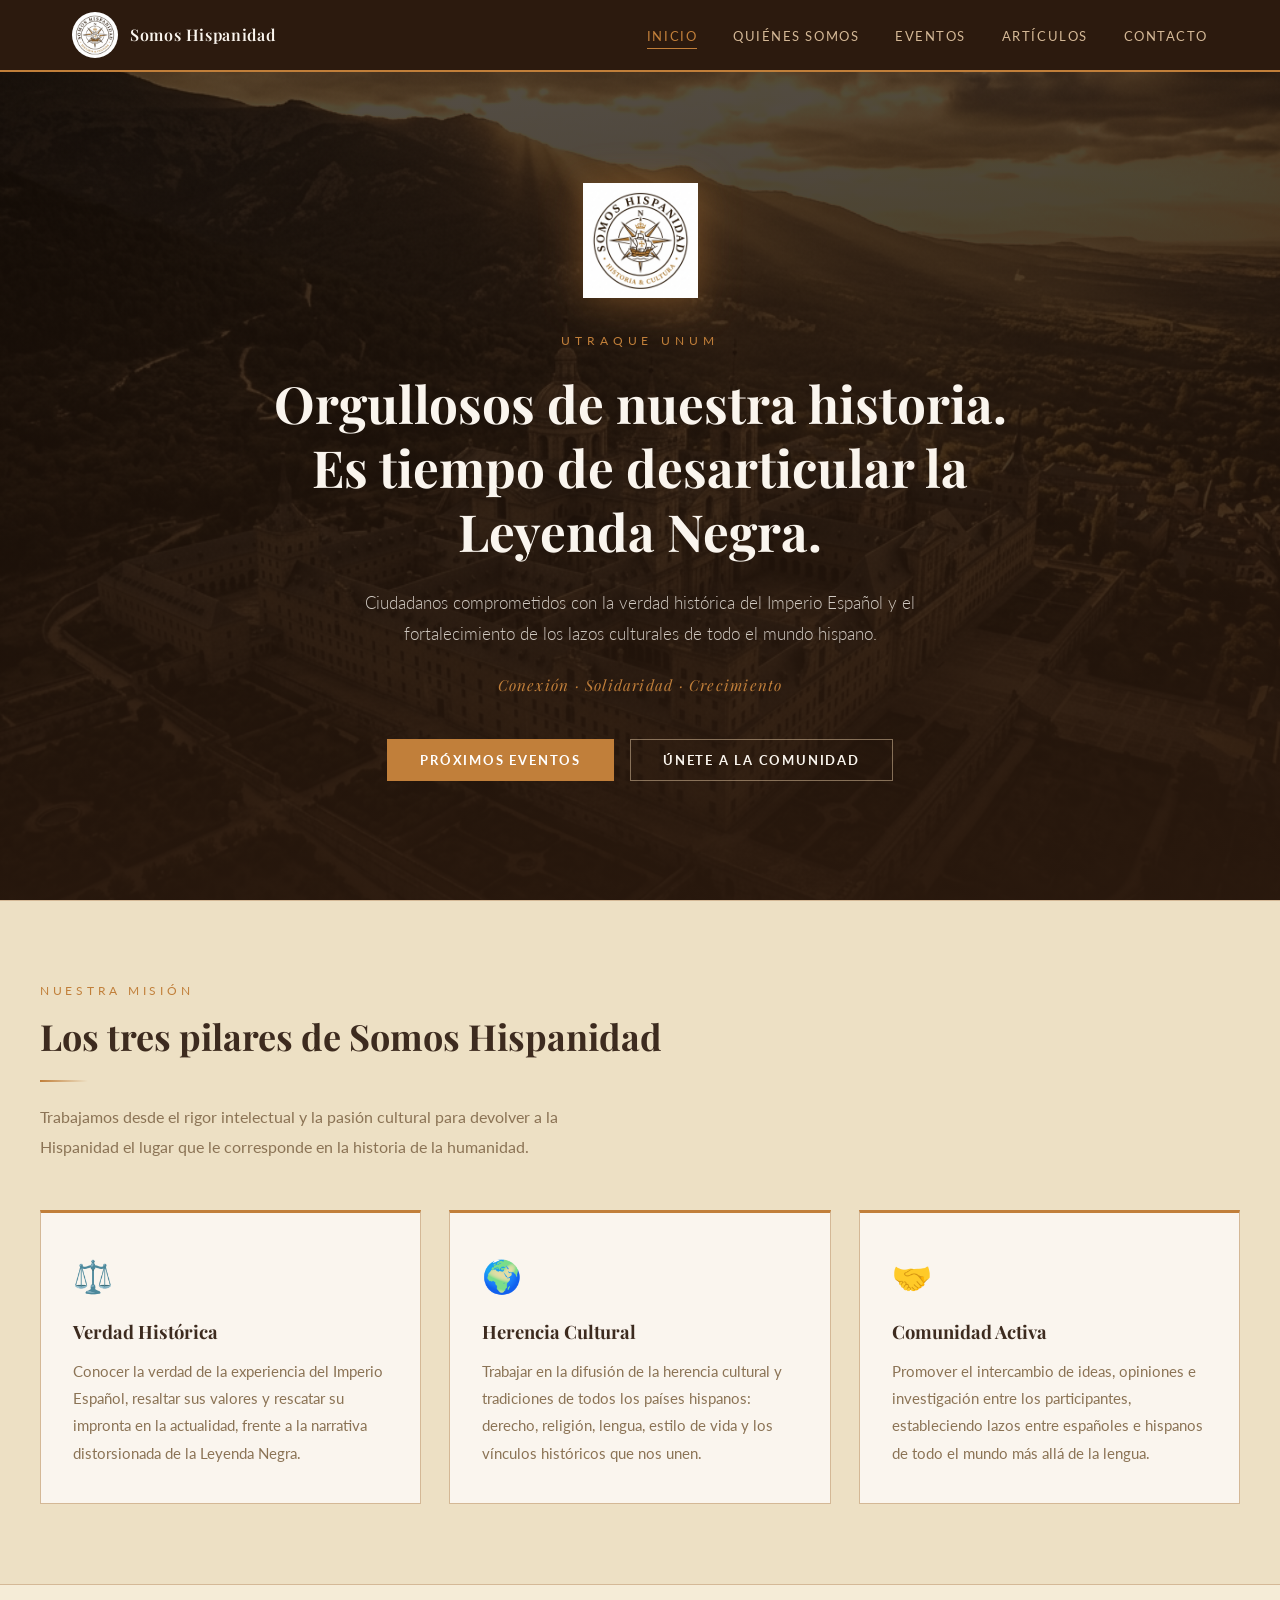
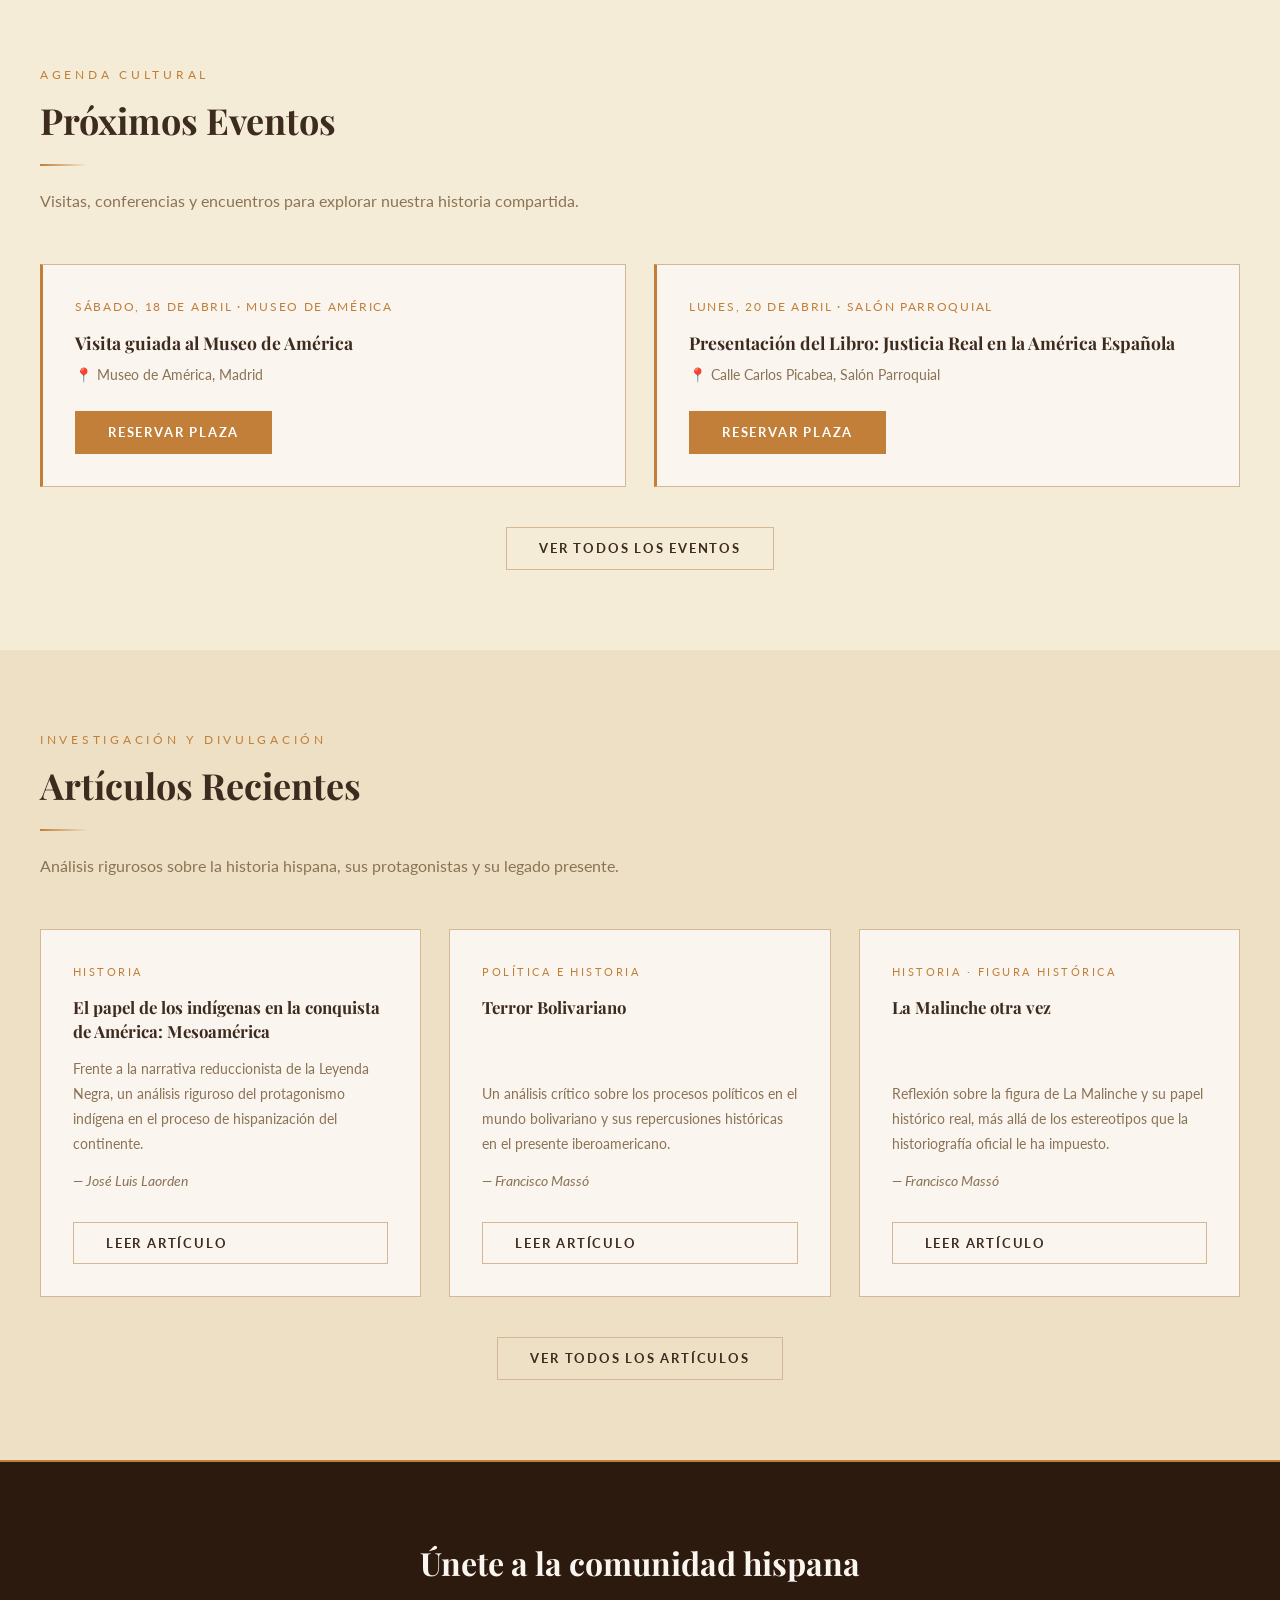
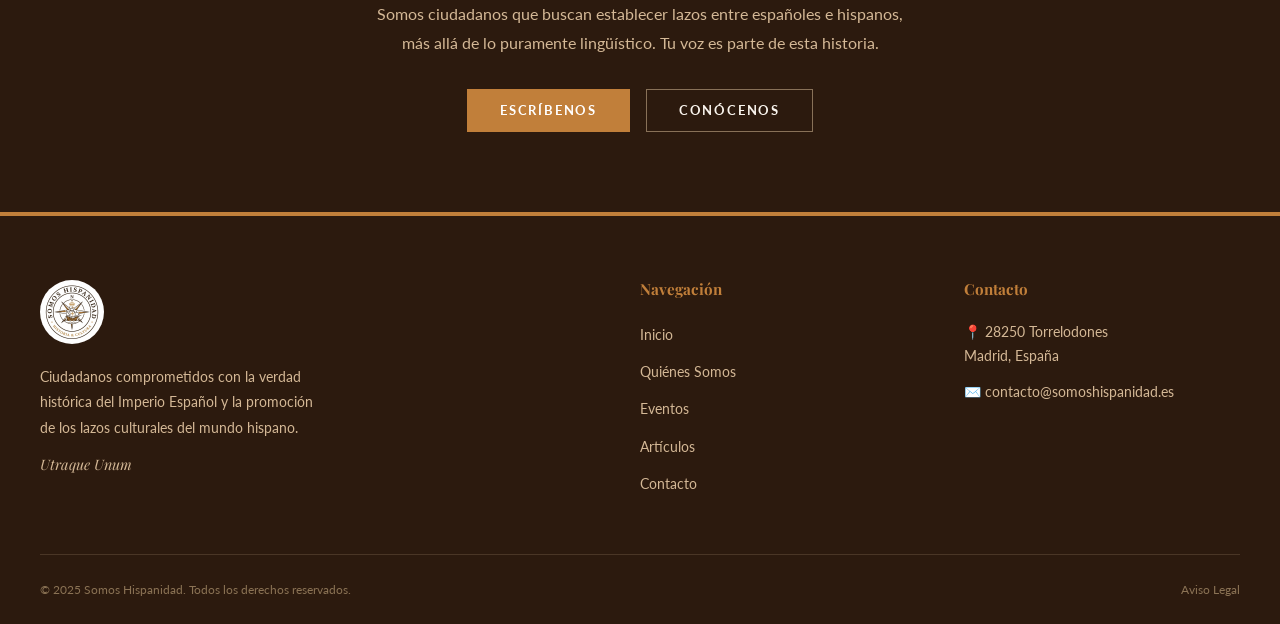
==== index.html @ b7996b42 "Deploy: Web lista para producción" ====
<!DOCTYPE html>
<html lang="es">
<head>
  <meta charset="UTF-8">
  <meta name="viewport" content="width=device-width, initial-scale=1.0">
  <title>Somos Hispanidad — Verdad Histórica y Herencia Cultural Hispana</title>
  <meta name="description" content="Ciudadanos comprometidos con rescatar la verdad histórica del Imperio Español y promover los lazos culturales entre España y el mundo hispano. Utraque Unum.">
  <link rel="canonical" href="https://maristasdel76.com/">

  <!-- Open Graph -->
  <meta property="og:type"        content="website">
  <meta property="og:url"         content="https://maristasdel76.com/">
  <meta property="og:title"       content="Somos Hispanidad — Verdad Histórica y Herencia Cultural Hispana">
  <meta property="og:description" content="Ciudadanos comprometidos con la verdad histórica del Imperio Español y los lazos culturales del mundo hispano.">
  <meta property="og:image"       content="https://maristasdel76.com/images/hero_visual.png">
  <meta property="og:locale"      content="es_ES">

  <!-- Favicon -->
  <link rel="icon" href="images/logo.png" type="image/png">

  <!-- Google Fonts -->
  <link rel="preconnect" href="https://fonts.googleapis.com">
  <link rel="preconnect" href="https://fonts.gstatic.com" crossorigin>
  <link href="https://fonts.googleapis.com/css2?family=Playfair+Display:ital,wght@0,400;0,600;0,700;1,400&family=Lato:wght@300;400;700&display=swap" rel="stylesheet">


  <link rel="stylesheet" href="styles.css">
</head>
<body>

  <!-- ===== NAVEGACIÓN ===== -->
  <nav id="main-nav" role="navigation" aria-label="Navegación principal">
    <div class="nav-inner">
      <a href="index.html" class="nav-brand" id="nav-brand-home">
        <img src="images/logo.png" alt="Somos Hispanidad" class="nav-logo">
        <span class="nav-name">Somos Hispanidad</span>
      </a>
      <button class="nav-hamburger" id="nav-hamburger" aria-label="Abrir menú" aria-expanded="false">
        <span></span><span></span><span></span>
      </button>
      <ul class="nav-links" id="nav-links">
        <li><a href="index.html"          id="nav-inicio"    class="active">Inicio</a></li>
        <li><a href="quienes-somos.html"  id="nav-quienes">Quiénes Somos</a></li>
        <li><a href="eventos.html"        id="nav-eventos">Eventos</a></li>
        <li><a href="articulos.html"      id="nav-articulos">Artículos</a></li>
        <li><a href="contacto.html"       id="nav-contacto">Contacto</a></li>
      </ul>
    </div>
  </nav>

  <!-- ===== HERO ===== -->
  <section class="hero" id="hero">
    <div class="hero-bg" aria-hidden="true"></div>
    <div class="hero-overlay" aria-hidden="true"></div>
    <div class="hero-content fade-in">
      <img src="images/logo.png" alt="Somos Hispanidad" class="hero-logo">
      <p class="hero-eyebrow">Utraque Unum</p>
      <h1>Orgullosos de nuestra historia.<br>Es tiempo de desarticular la Leyenda Negra.</h1>
      <p class="hero-sub">Ciudadanos comprometidos con la verdad histórica del Imperio Español y el fortalecimiento de los lazos culturales de todo el mundo hispano.</p>
      <p class="hero-lema">Conexión · Solidaridad · Crecimiento</p>
      <div class="btn-group">
        <a href="eventos.html" class="btn btn-primary" id="hero-cta-eventos">Próximos Eventos</a>
        <a href="contacto.html" class="btn btn-outline" id="hero-cta-contacto">Únete a la Comunidad</a>
      </div>
    </div>
  </section>

  <!-- ===== PILARES ===== -->
  <section class="pilares" id="pilares">
    <div class="container">
      <div class="section-header fade-in">
        <span class="section-label">Nuestra Misión</span>
        <h2 class="section-title">Los tres pilares de Somos Hispanidad</h2>
        <div class="divider"></div>
        <p class="section-sub">Trabajamos desde el rigor intelectual y la pasión cultural para devolver a la Hispanidad el lugar que le corresponde en la historia de la humanidad.</p>
      </div>
      <div class="pilares-grid">
        <div class="pilar-card fade-in" id="pilar-verdad">
          <span class="pilar-icon">⚖️</span>
          <h3>Verdad Histórica</h3>
          <p>Conocer la verdad de la experiencia del Imperio Español, resaltar sus valores y rescatar su impronta en la actualidad, frente a la narrativa distorsionada de la Leyenda Negra.</p>
        </div>
        <div class="pilar-card fade-in" id="pilar-herencia">
          <span class="pilar-icon">🌍</span>
          <h3>Herencia Cultural</h3>
          <p>Trabajar en la difusión de la herencia cultural y tradiciones de todos los países hispanos: derecho, religión, lengua, estilo de vida y los vínculos históricos que nos unen.</p>
        </div>
        <div class="pilar-card fade-in" id="pilar-comunidad">
          <span class="pilar-icon">🤝</span>
          <h3>Comunidad Activa</h3>
          <p>Promover el intercambio de ideas, opiniones e investigación entre los participantes, estableciendo lazos entre españoles e hispanos de todo el mundo más allá de la lengua.</p>
        </div>
      </div>
    </div>
  </section>

  <!-- ===== EVENTOS PRÓXIMOS ===== -->
  <section class="eventos-preview" id="eventos-preview">
    <div class="container">
      <div class="section-header fade-in">
        <span class="section-label">Agenda Cultural</span>
        <h2 class="section-title">Próximos Eventos</h2>
        <div class="divider"></div>
        <p class="section-sub">Visitas, conferencias y encuentros para explorar nuestra historia compartida.</p>
      </div>
      <div class="eventos-grid">
        <div class="evento-card fade-in" id="evento-preview-1">
          <span class="evento-fecha">Sábado, 18 de Abril · Museo de América</span>
          <h3>Visita guiada al Museo de América</h3>
          <p class="evento-lugar">📍 Museo de América, Madrid</p>
          <a href="eventos.html#evento-1" class="btn btn-primary" id="btn-preview-evento-1">Reservar plaza</a>
        </div>
        <div class="evento-card fade-in" id="evento-preview-2">
          <span class="evento-fecha">Lunes, 20 de Abril · Salón Parroquial</span>
          <h3>Presentación del Libro: Justicia Real en la América Española</h3>
          <p class="evento-lugar">📍 Calle Carlos Picabea, Salón Parroquial</p>
          <a href="eventos.html#evento-2" class="btn btn-primary" id="btn-preview-evento-2">Reservar plaza</a>
        </div>
      </div>
      <div class="text-center mt-5">
        <a href="eventos.html" class="btn btn-outline-dark" id="btn-todos-eventos">Ver todos los eventos</a>
      </div>
    </div>
  </section>

  <!-- ===== ARTÍCULOS RECIENTES ===== -->
  <section class="articulos-preview" id="articulos-preview">
    <div class="container">
      <div class="section-header fade-in">
        <span class="section-label">Investigación y Divulgación</span>
        <h2 class="section-title">Artículos Recientes</h2>
        <div class="divider"></div>
        <p class="section-sub">Análisis rigurosos sobre la historia hispana, sus protagonistas y su legado presente.</p>
      </div>
      <div class="articulos-grid">
        <div class="articulo-card fade-in" id="articulo-preview-1">
          <span class="articulo-tag">Historia</span>
          <h3>El papel de los indígenas en la conquista de América: Mesoamérica</h3>
          <p>Frente a la narrativa reduccionista de la Leyenda Negra, un análisis riguroso del protagonismo indígena en el proceso de hispanización del continente.</p>
          <p class="articulo-autor">— José Luis Laorden</p>
          <a href="articulos.html#articulo-1" class="btn btn-outline-dark mt-2" id="btn-articulo-preview-1">Leer artículo</a>
        </div>
        <div class="articulo-card fade-in" id="articulo-preview-2">
          <span class="articulo-tag">Política e Historia</span>
          <h3>Terror Bolivariano</h3>
          <p>Un análisis crítico sobre los procesos políticos en el mundo bolivariano y sus repercusiones históricas en el presente iberoamericano.</p>
          <p class="articulo-autor">— Francisco Massó</p>
          <a href="articulos.html#articulo-2" class="btn btn-outline-dark mt-2" id="btn-articulo-preview-2">Leer artículo</a>
        </div>
        <div class="articulo-card fade-in" id="articulo-preview-3">
          <span class="articulo-tag">Historia · Figura Histórica</span>
          <h3>La Malinche otra vez</h3>
          <p>Reflexión sobre la figura de La Malinche y su papel histórico real, más allá de los estereotipos que la historiografía oficial le ha impuesto.</p>
          <p class="articulo-autor">— Francisco Massó</p>
          <a href="articulos.html#articulo-3" class="btn btn-outline-dark mt-2" id="btn-articulo-preview-3">Leer artículo</a>
        </div>
      </div>
      <div class="text-center mt-5">
        <a href="articulos.html" class="btn btn-outline-dark" id="btn-todos-articulos">Ver todos los artículos</a>
      </div>
    </div>
  </section>

  <!-- ===== CTA BANNER ===== -->
  <section class="cta-banner" id="cta-banner">
    <div class="container">
      <h2 class="fade-in">Únete a la comunidad hispana</h2>
      <p class="fade-in">Somos ciudadanos que buscan establecer lazos entre españoles e hispanos,<br>más allá de lo puramente lingüístico. Tu voz es parte de esta historia.</p>
      <div class="btn-group fade-in">
        <a href="contacto.html" class="btn btn-primary" id="cta-banner-btn">Escríbenos</a>
        <a href="quienes-somos.html" class="btn btn-outline" id="cta-banner-btn-2">Conócenos</a>
      </div>
    </div>
  </section>

  <!-- ===== FOOTER ===== -->
  <footer id="footer">
    <div class="footer-inner">
      <div class="footer-brand">
        <img src="images/logo.png" alt="Somos Hispanidad" class="logo-mark">
        <p>Ciudadanos comprometidos con la verdad histórica del Imperio Español y la promoción de los lazos culturales del mundo hispano.</p>
        <p class="footer-lema">Utraque Unum</p>
      </div>
      <nav class="footer-nav" aria-label="Navegación secundaria">
        <h4>Navegación</h4>
        <ul>
          <li><a href="index.html">Inicio</a></li>
          <li><a href="quienes-somos.html">Quiénes Somos</a></li>
          <li><a href="eventos.html">Eventos</a></li>
          <li><a href="articulos.html">Artículos</a></li>
          <li><a href="contacto.html">Contacto</a></li>
        </ul>
      </nav>
      <div class="footer-contact">
        <h4>Contacto</h4>
        <p>📍 28250 Torrelodones<br>Madrid, España</p>
        <p>✉️ <a href="mailto:contacto@somoshispanidad.es">contacto@somoshispanidad.es</a></p>
      </div>
    </div>
    <div class="footer-bottom">
      <p>© 2025 Somos Hispanidad. Todos los derechos reservados.</p>
      <p><a href="https://www.somoshispanidad.es/_files/ugd/c4fe9a_d60b3c057b984740bd2023525d8cef3b.docx" target="_blank" rel="noopener noreferrer">Aviso Legal</a></p>
    </div>
  </footer>

  <button class="scroll-top" id="scroll-top-btn" aria-label="Volver arriba">↑</button>
  <script src="script.js" defer></script>
</body>
</html>
---- styles.css ----
/* ================================================================
   SOMOS HISPANIDAD — Estilos Globales
   Paleta: Sepia Elegante · Tipografía: Playfair Display + Lato
   ================================================================ */

@import url('https://fonts.googleapis.com/css2?family=Playfair+Display:ital,wght@0,400;0,600;0,700;1,400&family=Lato:wght@300;400;700&display=swap');

/* ===== VARIABLES ===== */
:root {
  --bg:          #F5ECD7;
  --bg-dark:     #2C1A0E;
  --bg-card:     #FAF5EE;
  --bg-section:  #EDE0C4;
  --accent:      #C17F3A;
  --accent-dark: #9B5E1E;
  --text:        #3D2B1F;
  --text-light:  #FAF5EE;
  --text-muted:  #8B7355;
  --border:      #D4B896;
  --shadow:      rgba(44, 26, 14, 0.13);
  --nav-h:       72px;
}

/* ===== RESET & BASE ===== */
*, *::before, *::after { margin: 0; padding: 0; box-sizing: border-box; }
html { scroll-behavior: smooth; font-size: 16px; }
body {
  font-family: 'Lato', sans-serif;
  background-color: var(--bg);
  color: var(--text);
  line-height: 1.7;
  -webkit-font-smoothing: antialiased;
}
img { max-width: 100%; display: block; }
h1, h2, h3, h4 { font-family: 'Playfair Display', serif; line-height: 1.3; }
a { transition: color 0.3s; }

/* ===== NAVEGACIÓN ===== */
#main-nav {
  position: fixed;
  top: 0; left: 0; right: 0;
  height: var(--nav-h);
  background: var(--bg-dark);
  border-bottom: 2px solid var(--accent);
  z-index: 1000;
  transition: box-shadow 0.3s;
}
.nav-inner {
  max-width: 1200px;
  margin: 0 auto;
  padding: 0 2rem;
  height: 100%;
  display: flex;
  align-items: center;
  justify-content: space-between;
}
.nav-brand {
  display: flex;
  align-items: center;
  gap: 0.75rem;
  text-decoration: none;
  flex-shrink: 0;
}
.nav-logo {
  height: 46px;
  width: 46px;
  object-fit: contain;
  border-radius: 50%;
}
.nav-name {
  font-family: 'Playfair Display', serif;
  color: var(--text-light);
  font-size: 1rem;
  font-weight: 600;
  letter-spacing: 0.04em;
}
.nav-links {
  display: flex;
  gap: 2.25rem;
  list-style: none;
}
.nav-links a {
  color: var(--border);
  text-decoration: none;
  font-size: 0.8rem;
  letter-spacing: 0.12em;
  text-transform: uppercase;
  transition: color 0.3s;
  position: relative;
  padding-bottom: 3px;
}
.nav-links a::after {
  content: '';
  position: absolute;
  bottom: -2px; left: 0; right: 100%;
  height: 1px;
  background: var(--accent);
  transition: right 0.3s ease;
}
.nav-links a:hover,
.nav-links a.active { color: var(--accent); }
.nav-links a:hover::after,
.nav-links a.active::after { right: 0; }

.nav-hamburger {
  display: none;
  flex-direction: column;
  justify-content: center;
  gap: 5px;
  cursor: pointer;
  background: none;
  border: none;
  padding: 8px;
  z-index: 1001;
}
.nav-hamburger span {
  display: block;
  width: 22px;
  height: 2px;
  background: var(--text-light);
  transition: all 0.3s;
  transform-origin: center;
}
.nav-hamburger.open span:nth-child(1) { transform: translateY(7px) rotate(45deg); }
.nav-hamburger.open span:nth-child(2) { opacity: 0; }
.nav-hamburger.open span:nth-child(3) { transform: translateY(-7px) rotate(-45deg); }

@media (max-width: 820px) {
  .nav-name { display: none; }
  .nav-hamburger { display: flex; }
  .nav-links {
    position: fixed;
    top: var(--nav-h); left: 0; right: 0;
    background: var(--bg-dark);
    flex-direction: column;
    gap: 0;
    padding: 0.5rem 0 1rem;
    border-bottom: 2px solid var(--accent);
    transform: translateY(-120%);
    opacity: 0;
    transition: transform 0.35s ease, opacity 0.35s ease;
    pointer-events: none;
  }
  .nav-links.open { transform: translateY(0); opacity: 1; pointer-events: all; }
  .nav-links a {
    display: block;
    padding: 0.875rem 2rem;
    border-bottom: 1px solid rgba(212,184,150,0.12);
    font-size: 0.9rem;
  }
  .nav-links a::after { display: none; }
}

/* ===== HERO ===== */
.hero {
  position: relative;
  min-height: 100vh;
  display: flex;
  align-items: center;
  justify-content: center;
  text-align: center;
  padding: 9rem 2rem 5rem;
  overflow: hidden;
}
.hero-bg {
  position: absolute;
  inset: 0;
  background-image: url('images/hero_visual.png');
  background-size: cover;
  background-position: center;
  filter: sepia(55%) brightness(0.42) saturate(1.2);
  transform: scale(1.06);
  transition: transform 10s ease;
}
.hero:hover .hero-bg { transform: scale(1.0); }
.hero-overlay {
  position: absolute;
  inset: 0;
  background: linear-gradient(
    175deg,
    rgba(44,26,14,0.3) 0%,
    rgba(44,26,14,0.6) 50%,
    rgba(44,26,14,0.92) 100%
  );
}
.hero-content {
  position: relative;
  z-index: 2;
  max-width: 800px;
}
.hero-logo {
  width: 115px;
  height: 115px;
  object-fit: contain;
  margin: 0 auto 2rem;
  filter: drop-shadow(0 4px 20px rgba(193,127,58,0.45));
}
.hero-eyebrow {
  font-family: 'Lato', sans-serif;
  font-size: 0.78rem;
  letter-spacing: 0.4em;
  text-transform: uppercase;
  color: var(--accent);
  margin-bottom: 1.25rem;
}
.hero h1 {
  font-size: clamp(1.85rem, 4.5vw, 3.2rem);
  color: var(--text-light);
  line-height: 1.25;
  margin-bottom: 1.5rem;
  font-weight: 700;
}
.hero-sub {
  font-size: 1.05rem;
  color: rgba(250,245,238,0.8);
  max-width: 560px;
  margin: 0 auto 1.5rem;
  font-weight: 300;
  line-height: 1.85;
}
.hero-lema {
  font-family: 'Playfair Display', serif;
  font-style: italic;
  font-size: 0.95rem;
  color: var(--accent);
  letter-spacing: 0.08em;
  margin-bottom: 2.5rem;
}

/* ===== BOTONES ===== */
.btn-group { display: flex; gap: 1rem; justify-content: center; flex-wrap: wrap; }
.btn {
  display: inline-block;
  padding: 0.875rem 2rem;
  font-family: 'Lato', sans-serif;
  font-size: 0.8rem;
  font-weight: 700;
  letter-spacing: 0.14em;
  text-transform: uppercase;
  text-decoration: none;
  border: 1.5px solid transparent;
  cursor: pointer;
  transition: all 0.3s ease;
  line-height: 1;
}
.btn-primary { background: var(--accent); color: #fff; border-color: var(--accent); }
.btn-primary:hover {
  background: var(--accent-dark); border-color: var(--accent-dark);
  transform: translateY(-2px);
  box-shadow: 0 6px 20px rgba(193,127,58,0.35);
  color: #fff;
}
.btn-outline { background: transparent; color: var(--text-light); border-color: rgba(212,184,150,0.55); }
.btn-outline:hover { border-color: var(--accent); color: var(--accent); transform: translateY(-2px); }
.btn-outline-dark { background: transparent; color: var(--text); border-color: var(--border); }
.btn-outline-dark:hover { border-color: var(--accent); color: var(--accent); transform: translateY(-2px); }

/* ===== SECCIONES COMUNES ===== */
section { padding: 5rem 2rem; }
.container { max-width: 1200px; margin: 0 auto; }
.section-label {
  display: block;
  font-family: 'Lato', sans-serif;
  font-size: 0.73rem;
  letter-spacing: 0.32em;
  text-transform: uppercase;
  color: var(--accent);
  margin-bottom: 0.75rem;
}
.section-title { font-size: clamp(1.5rem, 3vw, 2.25rem); color: var(--text); margin-bottom: 0.5rem; }
.divider {
  width: 48px;
  height: 2px;
  background: linear-gradient(90deg, var(--accent), transparent);
  margin: 1.25rem 0;
}
.section-sub { font-size: 1rem; color: var(--text-muted); max-width: 580px; line-height: 1.9; }

/* ===== PILARES ===== */
.pilares {
  background: var(--bg-section);
  border-top: 1px solid var(--border);
  border-bottom: 1px solid var(--border);
}
.pilares-grid {
  display: grid;
  grid-template-columns: repeat(3, 1fr);
  gap: 1.75rem;
  margin-top: 3rem;
}
.pilar-card {
  background: var(--bg-card);
  padding: 2.25rem 2rem;
  border: 1px solid var(--border);
  border-top: 3px solid var(--accent);
  transition: transform 0.3s, box-shadow 0.3s;
}
.pilar-card:hover { transform: translateY(-5px); box-shadow: 0 14px 36px var(--shadow); }
.pilar-icon { font-size: 2rem; margin-bottom: 1rem; display: block; }
.pilar-card h3 { font-size: 1.15rem; color: var(--text); margin-bottom: 0.875rem; }
.pilar-card p { font-size: 0.95rem; color: var(--text-muted); line-height: 1.8; }
@media (max-width: 800px) { .pilares-grid { grid-template-columns: 1fr; } }

/* ===== EVENTOS PREVIEW ===== */
.eventos-preview { background: var(--bg); }
.eventos-grid { display: grid; grid-template-columns: repeat(2, 1fr); gap: 1.75rem; margin-top: 3rem; }
.evento-card {
  background: var(--bg-card);
  border: 1px solid var(--border);
  border-left: 3px solid var(--accent);
  padding: 2rem;
  transition: all 0.3s;
}
.evento-card:hover { border-color: var(--accent); box-shadow: 0 8px 24px var(--shadow); transform: translateY(-3px); }
.evento-fecha {
  font-size: 0.76rem;
  letter-spacing: 0.14em;
  text-transform: uppercase;
  color: var(--accent);
  margin-bottom: 0.75rem;
  display: block;
}
.evento-card h3 { font-size: 1.1rem; margin-bottom: 0.5rem; line-height: 1.45; }
.evento-lugar { font-size: 0.88rem; color: var(--text-muted); margin-bottom: 1.5rem; }
@media (max-width: 700px) { .eventos-grid { grid-template-columns: 1fr; } }

/* ===== ARTÍCULOS PREVIEW ===== */
.articulos-preview { background: var(--bg-section); }
.articulos-grid { display: grid; grid-template-columns: repeat(3, 1fr); gap: 1.75rem; margin-top: 3rem; }
.articulo-card {
  background: var(--bg-card);
  border: 1px solid var(--border);
  padding: 2rem;
  transition: all 0.3s;
  display: flex;
  flex-direction: column;
}
.articulo-card:hover { border-color: var(--accent); transform: translateY(-4px); box-shadow: 0 10px 28px var(--shadow); }
.articulo-tag {
  font-size: 0.7rem;
  letter-spacing: 0.22em;
  text-transform: uppercase;
  color: var(--accent);
  margin-bottom: 0.875rem;
  display: block;
}
.articulo-card h3 { font-size: 1.05rem; margin-bottom: 0.75rem; line-height: 1.45; flex-grow: 1; }
.articulo-card > p { font-size: 0.9rem; color: var(--text-muted); margin-bottom: 0.75rem; line-height: 1.75; }
.articulo-autor { font-size: 0.85rem; color: var(--text-muted); font-style: italic; margin-bottom: 1.25rem; }
@media (max-width: 900px) { .articulos-grid { grid-template-columns: 1fr 1fr; } }
@media (max-width: 580px) { .articulos-grid { grid-template-columns: 1fr; } }

/* ===== CTA BANNER ===== */
.cta-banner {
  background: var(--bg-dark);
  text-align: center;
  padding: 5rem 2rem;
  border-top: 2px solid var(--accent);
  border-bottom: 2px solid var(--accent);
}
.cta-banner h2 { color: var(--text-light); font-size: clamp(1.4rem, 3.5vw, 2rem); margin-bottom: 1rem; }
.cta-banner p { color: var(--border); margin-bottom: 2rem; font-size: 1rem; line-height: 1.8; }

/* ===== PAGE HERO (subpáginas) ===== */
.page-hero {
  background: var(--bg-dark);
  padding: 6.5rem 2rem 3.5rem;
  text-align: center;
  border-bottom: 2px solid var(--accent);
  margin-top: var(--nav-h);
}
.page-hero h1 { font-size: clamp(1.75rem, 4vw, 2.75rem); color: var(--text-light); margin-bottom: 0.875rem; }
.page-hero-sub { color: var(--border); max-width: 520px; margin: 0 auto; font-size: 1rem; line-height: 1.8; }
.hero-breadcrumb {
  display: flex;
  justify-content: center;
  gap: 0.5rem;
  align-items: center;
  font-size: 0.75rem;
  letter-spacing: 0.12em;
  margin-bottom: 1.25rem;
}
.hero-breadcrumb a { color: var(--text-muted); text-decoration: none; text-transform: uppercase; }
.hero-breadcrumb a:hover { color: var(--accent); }
.hero-breadcrumb span { color: var(--accent); }

/* ===== QUIÉNES SOMOS ===== */
.about-section { background: var(--bg); }
.about-content { display: grid; grid-template-columns: 1fr 1fr; gap: 4rem; align-items: center; margin-top: 3rem; }
.about-img {
  width: 100%; aspect-ratio: 4/3; object-fit: cover;
  filter: sepia(30%) brightness(0.95);
  border: 1px solid var(--border);
  box-shadow: 8px 8px 0 var(--border);
}
.about-text p { margin-bottom: 1.4rem; color: var(--text-muted); font-size: 0.975rem; line-height: 1.9; }
.lema-block {
  background: var(--bg-dark);
  padding: 4rem 2rem;
  text-align: center;
  border-top: 2px solid var(--accent);
  border-bottom: 2px solid var(--accent);
}
.lema-latin {
  font-family: 'Playfair Display', serif;
  font-size: clamp(1.8rem, 4vw, 3rem);
  font-style: italic;
  color: var(--accent);
  margin-bottom: 0.75rem;
  letter-spacing: 0.05em;
}
.lema-traduc { font-size: 0.9rem; color: var(--border); letter-spacing: 0.24em; text-transform: uppercase; }
@media (max-width: 768px) {
  .about-content { grid-template-columns: 1fr; gap: 2rem; }
  .about-img { box-shadow: 4px 4px 0 var(--border); }
}

/* ===== VALORES (Quiénes Somos) ===== */
.valores-section { background: var(--bg-section); }
.valores-grid { display: grid; grid-template-columns: repeat(3, 1fr); gap: 1.75rem; margin-top: 3rem; }
@media (max-width: 768px) { .valores-grid { grid-template-columns: 1fr; } }

/* ===== EVENTOS PAGE ===== */
.eventos-page-section { background: var(--bg); }
.eventos-list { display: flex; flex-direction: column; gap: 2rem; margin-top: 3rem; }
.evento-item {
  background: var(--bg-card);
  border: 1px solid var(--border);
  border-left: 4px solid var(--accent);
  padding: 2.5rem;
  display: grid;
  grid-template-columns: 140px 1fr auto;
  gap: 2rem;
  align-items: start;
  transition: box-shadow 0.3s;
}
.evento-item:hover { box-shadow: 0 10px 32px var(--shadow); }
.evento-date-block { text-align: center; background: var(--bg-dark); padding: 1.25rem 1rem; flex-shrink: 0; }
.evento-date-block .day-num {
  font-family: 'Playfair Display', serif;
  font-size: 2.75rem; line-height: 1;
  color: var(--accent); display: block;
}
.evento-date-block .month { font-size: 0.78rem; letter-spacing: 0.22em; text-transform: uppercase; color: var(--border); display: block; margin-top: 0.25rem; }
.evento-date-block .weekday { font-size: 0.68rem; color: var(--text-muted); letter-spacing: 0.1em; text-transform: uppercase; display: block; margin-top: 0.2rem; }
.evento-info h3 { font-size: 1.2rem; margin-bottom: 0.625rem; line-height: 1.4; }
.lugar-tag { display: inline-block; font-size: 0.82rem; color: var(--text-muted); margin-bottom: 1rem; }
.evento-info p { font-size: 0.95rem; color: var(--text-muted); line-height: 1.8; }
.evento-actions { display: flex; flex-direction: column; gap: 0.75rem; min-width: 150px; align-items: stretch; }
.evento-actions .btn { text-align: center; }
@media (max-width: 780px) {
  .evento-item { grid-template-columns: 1fr; gap: 1.5rem; }
  .evento-date-block { display: flex; gap: 1rem; align-items: center; padding: 1rem; text-align: left; }
  .evento-date-block .day-num { font-size: 2.25rem; }
}

/* ===== ARTÍCULOS PAGE ===== */
.articulos-page-section { background: var(--bg); }
.articulo-featured {
  background: var(--bg-dark);
  border: 1px solid var(--accent);
  padding: 3rem;
  margin-top: 3rem;
  margin-bottom: 3rem;
}
.articulo-featured .articulo-tag { color: var(--accent); }
.articulo-featured h3 { font-size: 1.5rem; color: var(--text-light); margin-bottom: 1rem; line-height: 1.4; }
.articulo-featured p { font-size: 0.975rem; color: var(--border); line-height: 1.9; margin-bottom: 1.5rem; }
.articulos-full-grid { display: grid; grid-template-columns: repeat(3, 1fr); gap: 1.75rem; }
.articulo-full-card {
  background: var(--bg-card);
  border: 1px solid var(--border);
  padding: 2.25rem;
  display: flex;
  flex-direction: column;
  transition: all 0.3s;
}
.articulo-full-card:hover { border-color: var(--accent); box-shadow: 0 10px 28px var(--shadow); transform: translateY(-4px); }
.articulo-full-card h3 { font-size: 1.1rem; margin-bottom: 0.875rem; line-height: 1.45; flex-grow: 1; }
.articulo-full-card > p { font-size: 0.9rem; color: var(--text-muted); line-height: 1.8; margin-bottom: 1rem; }
@media (max-width: 900px) { .articulos-full-grid { grid-template-columns: 1fr 1fr; } }
@media (max-width: 580px) { .articulos-full-grid { grid-template-columns: 1fr; } }

/* ===== CONTACTO ===== */
.contacto-section { background: var(--bg); }
.contact-grid { display: grid; grid-template-columns: 1fr 1fr; gap: 3.5rem; margin-top: 3rem; }
.contact-form-wrapper h3 { font-size: 1.2rem; margin-bottom: 2rem; color: var(--text); }
.form-group { margin-bottom: 1.5rem; }
.form-group label {
  display: block;
  font-size: 0.75rem;
  letter-spacing: 0.18em;
  text-transform: uppercase;
  margin-bottom: 0.5rem;
  color: var(--text);
  font-weight: 700;
}
.form-group input,
.form-group textarea,
.form-group select {
  width: 100%;
  padding: 0.875rem 1rem;
  background: var(--bg-card);
  border: 1px solid var(--border);
  color: var(--text);
  font-family: 'Lato', sans-serif;
  font-size: 0.95rem;
  outline: none;
  transition: border-color 0.3s, box-shadow 0.3s;
  border-radius: 0;
  appearance: none;
}
.form-group input:focus,
.form-group textarea:focus { border-color: var(--accent); box-shadow: 0 0 0 3px rgba(193,127,58,0.14); }
.form-group textarea { min-height: 160px; resize: vertical; }
.form-note { font-size: 0.8rem; color: var(--text-muted); margin-top: 0.75rem; font-style: italic; }
.contact-info-block { background: var(--bg-dark); padding: 2.5rem; border-top: 3px solid var(--accent); }
.contact-info-block h3 { font-size: 1.2rem; color: var(--accent); margin-bottom: 2rem; }
.contact-detail { display: flex; align-items: flex-start; gap: 1.25rem; margin-bottom: 2rem; }
.contact-icon { font-size: 1.2rem; flex-shrink: 0; }
.contact-detail-text { font-size: 0.95rem; color: var(--border); line-height: 1.75; }
.contact-detail-text strong {
  display: block;
  color: var(--text-light);
  font-size: 0.75rem;
  letter-spacing: 0.12em;
  text-transform: uppercase;
  margin-bottom: 0.3rem;
}
.contact-detail-text a { color: var(--border); text-decoration: none; }
.contact-detail-text a:hover { color: var(--accent); }
@media (max-width: 768px) { .contact-grid { grid-template-columns: 1fr; } }

/* ===== FOOTER ===== */
footer { background: var(--bg-dark); border-top: 2px solid var(--accent); padding: 4rem 2rem 0; }
.footer-inner {
  max-width: 1200px;
  margin: 0 auto;
  display: grid;
  grid-template-columns: 2fr 1fr 1fr;
  gap: 3rem;
  padding-bottom: 3rem;
}
.footer-brand .logo-mark { height: 64px; width: 64px; object-fit: contain; border-radius: 50%; margin-bottom: 1.25rem; }
.footer-brand p { font-size: 0.9rem; line-height: 1.75; color: var(--border); max-width: 280px; }
.footer-lema { font-family: 'Playfair Display', serif; font-style: italic; font-size: 0.88rem; color: var(--accent); margin-top: 0.75rem; }
.footer-nav h4, .footer-contact h4 {
  font-family: 'Playfair Display', serif;
  color: var(--accent);
  margin-bottom: 1.25rem;
  font-size: 0.95rem;
}
.footer-nav ul { list-style: none; }
.footer-nav li { margin-bottom: 0.625rem; }
.footer-nav a { color: var(--border); text-decoration: none; font-size: 0.875rem; }
.footer-nav a:hover { color: var(--accent); }
.footer-contact p { font-size: 0.875rem; color: var(--border); margin-bottom: 0.75rem; line-height: 1.7; }
.footer-contact a { color: var(--border); text-decoration: none; }
.footer-contact a:hover { color: var(--accent); }
.footer-bottom {
  max-width: 1200px;
  margin: 0 auto;
  padding: 1.5rem 0;
  border-top: 1px solid rgba(212,184,150,0.18);
  display: flex;
  justify-content: space-between;
  align-items: center;
  gap: 1rem;
  flex-wrap: wrap;
  font-size: 0.78rem;
  color: var(--text-muted);
}
.footer-bottom a { color: var(--text-muted); text-decoration: none; }
.footer-bottom a:hover { color: var(--accent); }
@media (max-width: 820px) {
  .footer-inner { grid-template-columns: 1fr; gap: 2rem; }
  .footer-bottom { justify-content: center; text-align: center; }
}

/* ===== SCROLL TOP ===== */
.scroll-top {
  position: fixed;
  bottom: 2rem; right: 2rem;
  width: 44px; height: 44px;
  background: var(--accent);
  color: #fff;
  border: none;
  cursor: pointer;
  font-size: 1.1rem;
  display: flex;
  align-items: center;
  justify-content: center;
  opacity: 0;
  transform: translateY(12px);
  transition: all 0.35s;
  z-index: 900;
}
.scroll-top.visible { opacity: 1; transform: translateY(0); }
.scroll-top:hover { background: var(--accent-dark); }

/* ===== FADE IN ANIMATION ===== */
.fade-in {
  opacity: 0;
  transform: translateY(22px);
  transition: opacity 0.65s ease, transform 0.65s ease;
}
.fade-in.visible { opacity: 1; transform: translateY(0); }

/* ===== UTILIDADES ===== */
.text-center { text-align: center; }
.mt-2 { margin-top: 1rem; }
.mt-3 { margin-top: 1.5rem; }
.mt-4 { margin-top: 2rem; }
.mt-5 { margin-top: 2.5rem; }
.mb-0 { margin-bottom: 0; }
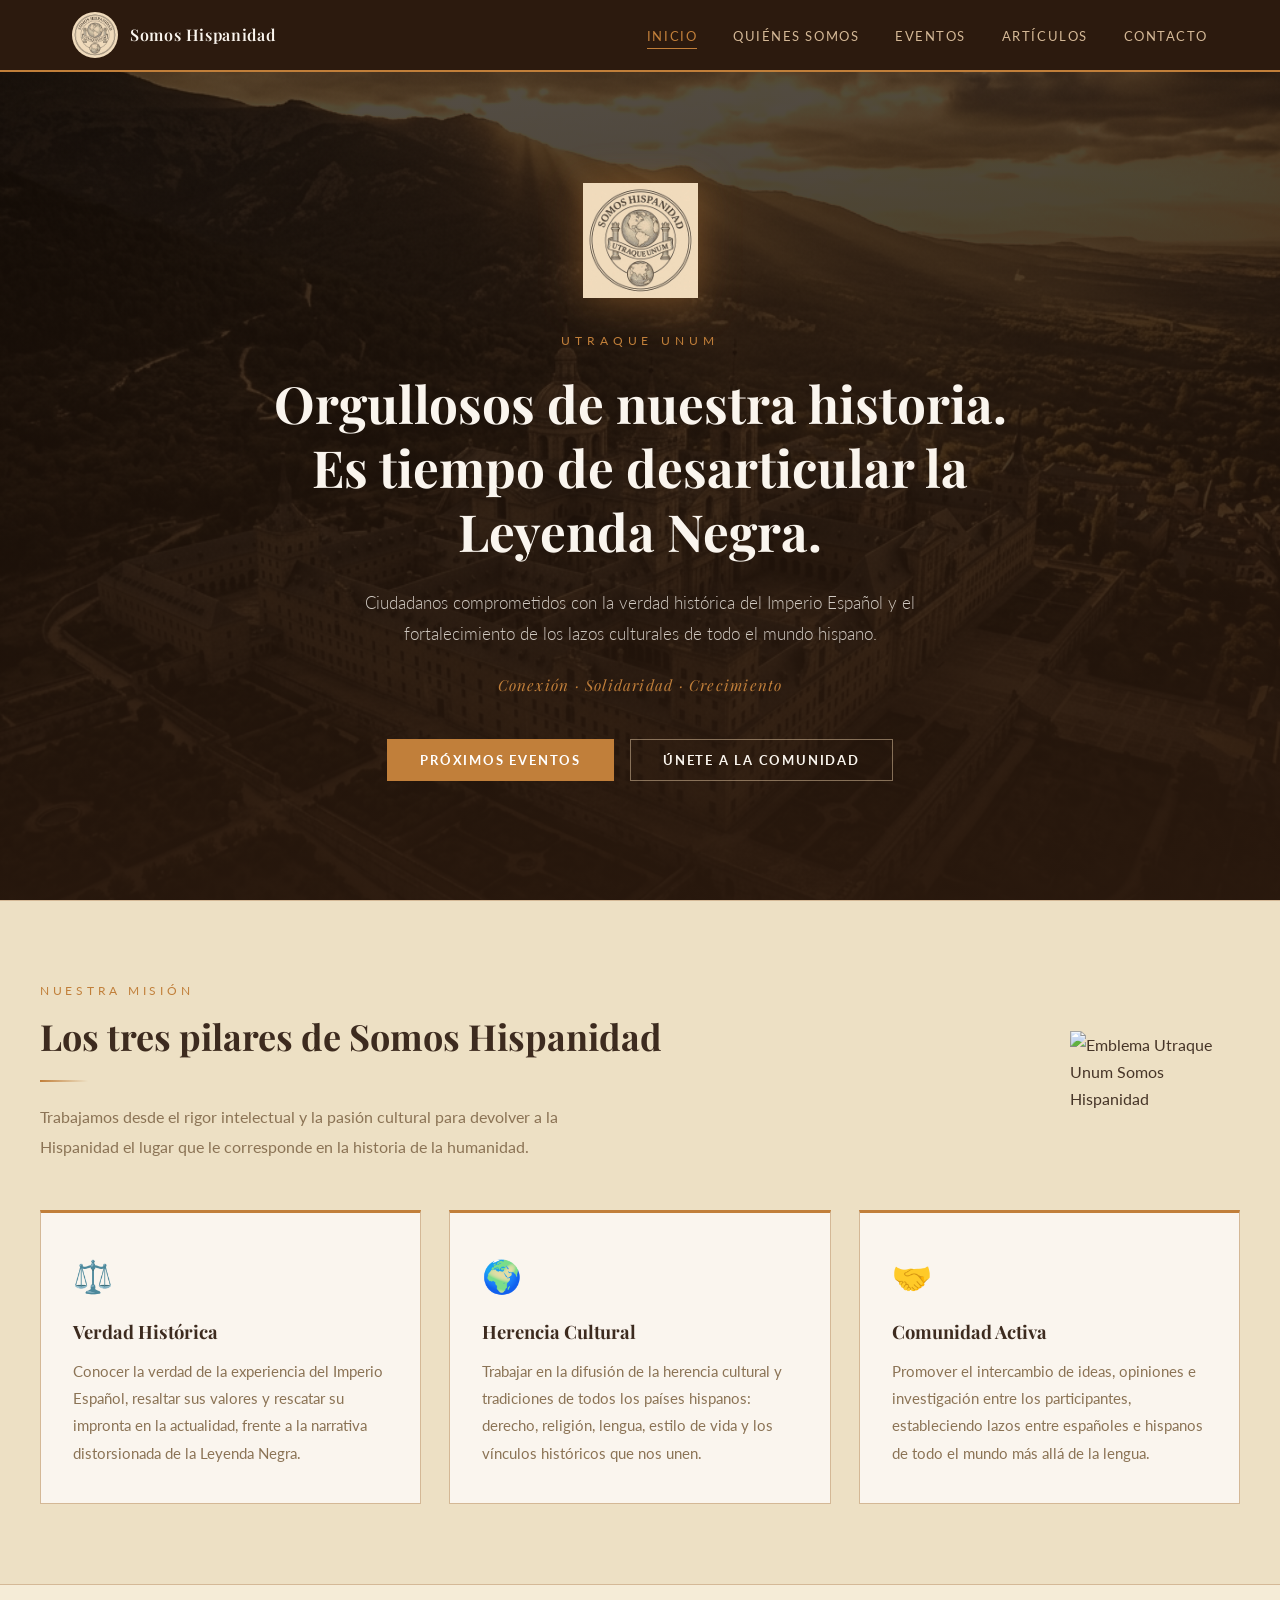
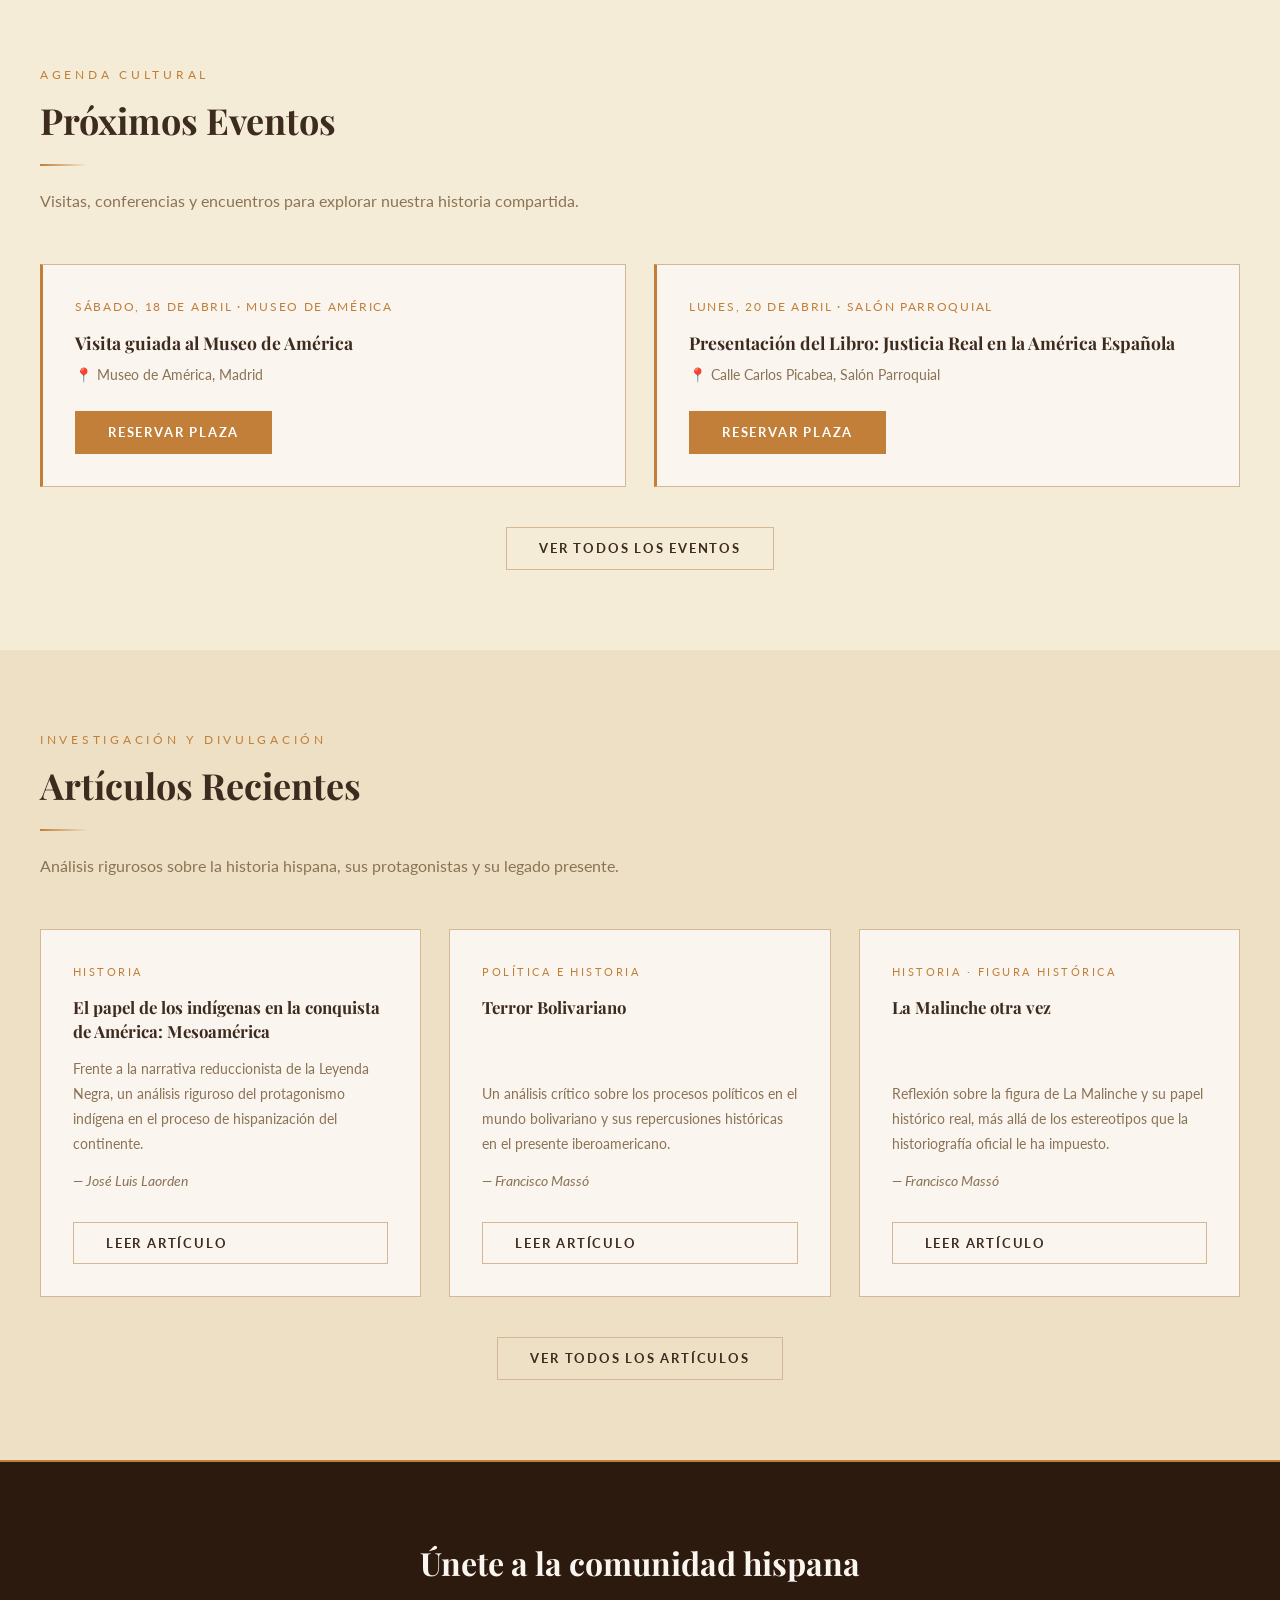
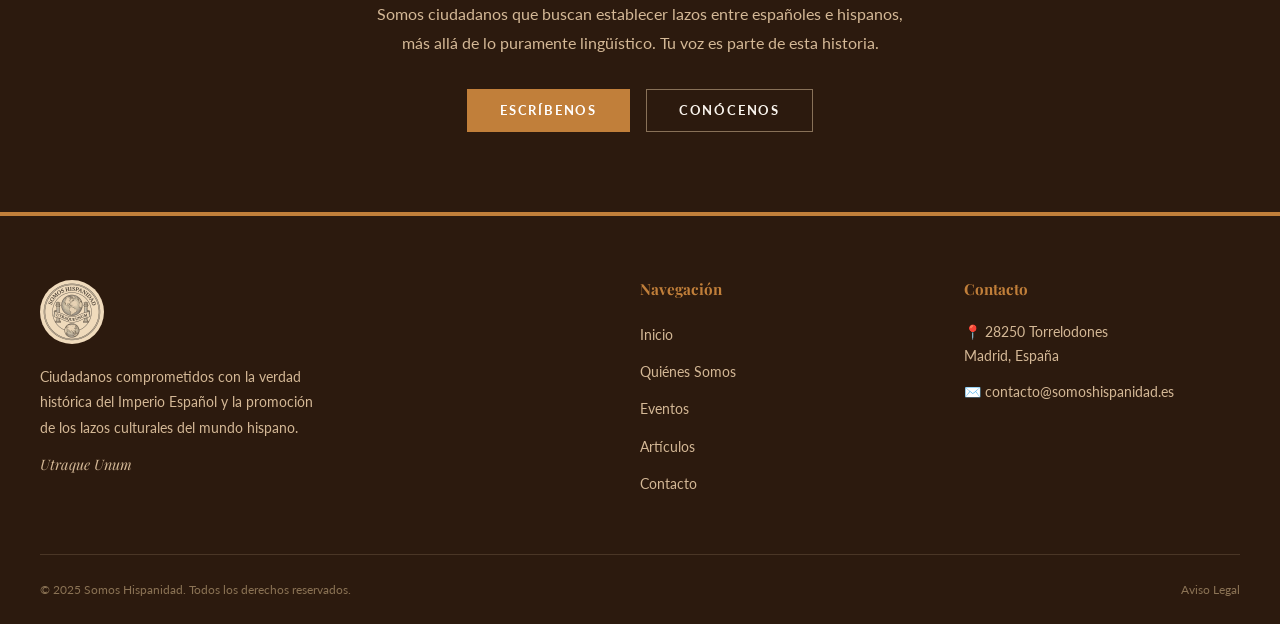
==== commit a3ad8fb0: "UI: Integrar emblema Utraque Unum en la sección Pilares" ====
--- a/index.html
+++ b/index.html
@@ -68,11 +68,16 @@
   <!-- ===== PILARES ===== -->
   <section class="pilares" id="pilares">
     <div class="container">
-      <div class="section-header fade-in">
-        <span class="section-label">Nuestra Misión</span>
-        <h2 class="section-title">Los tres pilares de Somos Hispanidad</h2>
-        <div class="divider"></div>
-        <p class="section-sub">Trabajamos desde el rigor intelectual y la pasión cultural para devolver a la Hispanidad el lugar que le corresponde en la historia de la humanidad.</p>
+      <div class="section-header pilares-header fade-in">
+        <div class="pilares-header-text">
+          <span class="section-label">Nuestra Misión</span>
+          <h2 class="section-title">Los tres pilares de Somos Hispanidad</h2>
+          <div class="divider"></div>
+          <p class="section-sub">Trabajamos desde el rigor intelectual y la pasión cultural para devolver a la Hispanidad el lugar que le corresponde en la historia de la humanidad.</p>
+        </div>
+        <div class="pilares-header-img">
+          <img src="images/emblema.png" alt="Emblema Utraque Unum Somos Hispanidad" loading="lazy">
+        </div>
       </div>
       <div class="pilares-grid">
         <div class="pilar-card fade-in" id="pilar-verdad">
--- a/styles.css
+++ b/styles.css
@@ -282,6 +282,39 @@
   border-top: 1px solid var(--border);
   border-bottom: 1px solid var(--border);
 }
+.pilares-header {
+  display: flex;
+  justify-content: space-between;
+  align-items: center;
+  gap: 2rem;
+}
+.pilares-header-text {
+  flex: 1;
+}
+.pilares-header-img {
+  flex-shrink: 0;
+  width: 170px;
+  mix-blend-mode: multiply; /* Se integra perfecto con los fondos crema */
+  opacity: 0.95;
+}
+.pilares-header-img img {
+  width: 100%;
+  height: auto;
+  object-fit: contain;
+  transition: transform 0.6s ease;
+}
+.pilares-header-img:hover img {
+  transform: scale(1.05);
+}
+@media (max-width: 768px) {
+  .pilares-header {
+    flex-direction: column;
+    align-items: flex-start;
+  }
+  .pilares-header-img {
+    display: none; /* Oculto en móvil para que el texto sea protagonista */
+  }
+}
 .pilares-grid {
   display: grid;
   grid-template-columns: repeat(3, 1fr);
